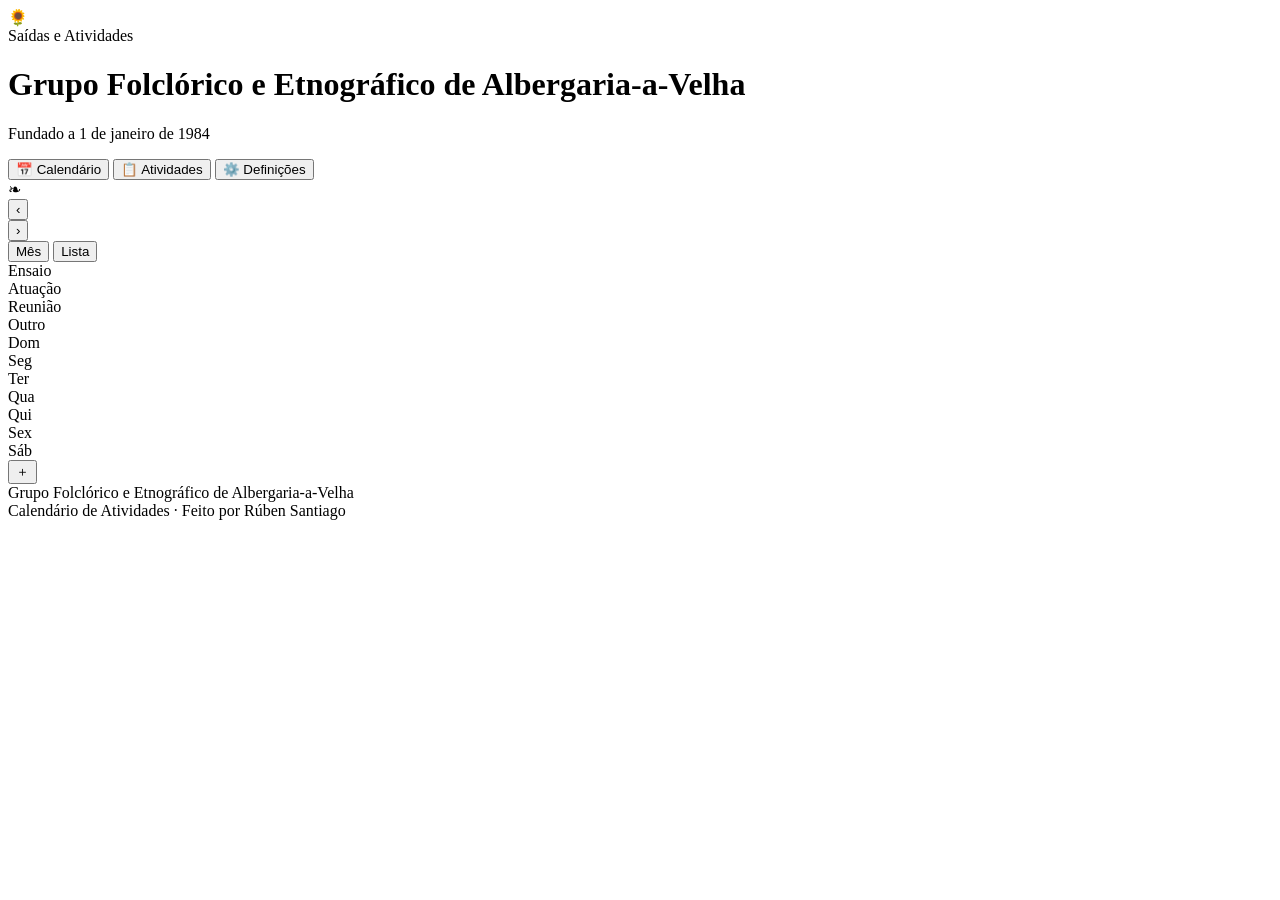
==== Calendario_GFEAV/index.html @ 78d1c5cb "Create initial HTML structure for GFEAV calendar Initial creation of the HTML structure for the GFEA" ====
<!DOCTYPE html>
<html lang="pt">
<head>
  <meta charset="UTF-8" />
  <meta name="viewport" content="width=device-width, initial-scale=1.0"/>
  <title>GFEAV · Calendário de Saídas e Atividades</title>

  <link href="https://fonts.googleapis.com/css2?family=Playfair+Display:ital,wght@0,400;0,700;0,900;1,400&family=EB+Garamond:ital,wght@0,400;0,500;1,400&family=Cinzel:wght@400;700&display=swap" rel="stylesheet"/>

  <link rel="stylesheet" href="style.css">
</head>
<body>

<header>
  <div class="header-pattern"></div>
  <div class="header-inner">
    <div class="header-emblem">🌻</div>
    <div class="header-badge">Saídas e Atividades</div>
    <h1 id="groupName">Grupo Folclórico e Etnográfico de Albergaria-a-Velha</h1>
    <p class="header-sub" id="groupSub">Fundado a 1 de janeiro de 1984</p>
  </div>
  <nav>
    <button class="active" onclick="showTab('calendario')">📅 Calendário</button>
    <button onclick="showTab('atividades')">📋 Atividades</button>
    <button onclick="showTab('definicoes')">⚙️ Definições</button>
  </nav>
</header>

<main>
  <section id="tab-calendario" class="tab-section active">
    <div class="ornament">
      <div class="ornament-line"></div>
      <div class="ornament-icon">❧</div>
      <div class="ornament-line"></div>
    </div>

    <div class="view-controls">
      <div class="calendar-header" style="flex:1; margin-bottom:0">
        <button class="cal-nav-btn" onclick="changeMonth(-1)">‹</button>
        <div class="cal-month-label" id="calMonthLabel"></div>
        <button class="cal-nav-btn" onclick="changeMonth(1)">›</button>
      </div>
      <div class="toggle-group">
        <button class="toggle-btn active" onclick="setCalView('month', this)">Mês</button>
        <button class="toggle-btn" onclick="setCalView('list', this)">Lista</button>
      </div>
    </div>

    <div class="legend">
      <div class="legend-item"><div class="legend-dot" style="background:var(--green)"></div> Ensaio</div>
      <div class="legend-item"><div class="legend-dot" style="background:var(--terracotta)"></div> Atuação</div>
      <div class="legend-item"><div class="legend-dot" style="background:var(--gold)"></div> Reunião</div>
      <div class="legend-item"><div class="legend-dot" style="background:var(--brown-mid)"></div> Outro</div>
    </div>

    <div id="calView">
      <div class="calendar-grid">
        <div class="cal-days-header">
          <div class="cal-day-name">Dom</div><div class="cal-day-name">Seg</div><div class="cal-day-name">Ter</div><div class="cal-day-name">Qua</div><div class="cal-day-name">Qui</div><div class="cal-day-name">Sex</div><div class="cal-day-name">Sáb</div>
        </div>
        <div class="cal-body" id="calBody"></div>
      </div>
    </div>

    <div id="listView" style="display:none">
      <div id="listViewEvents"></div>
    </div>
  </section>

  <section id="tab-atividades" class="tab-section">
    <div class="events-list" id="allEventsList"></div>
  </section>

  <section id="tab-definicoes" class="tab-section">
     </section>
</main>

<button class="fab" onclick="openModal()" title="Adicionar Atividade">＋</button>

<div class="modal-overlay" id="modalOverlay" onclick="closeModalOnOverlay(event)">
  </div>

<footer>
  <div class="footer-brand" id="footerBrand">Grupo Folclórico e Etnográfico de Albergaria-a-Velha</div>
  <div>Calendário de Atividades · Feito por Rúben Santiago </div>
</footer>

<script src="script.js"></script>
</body>
</html>
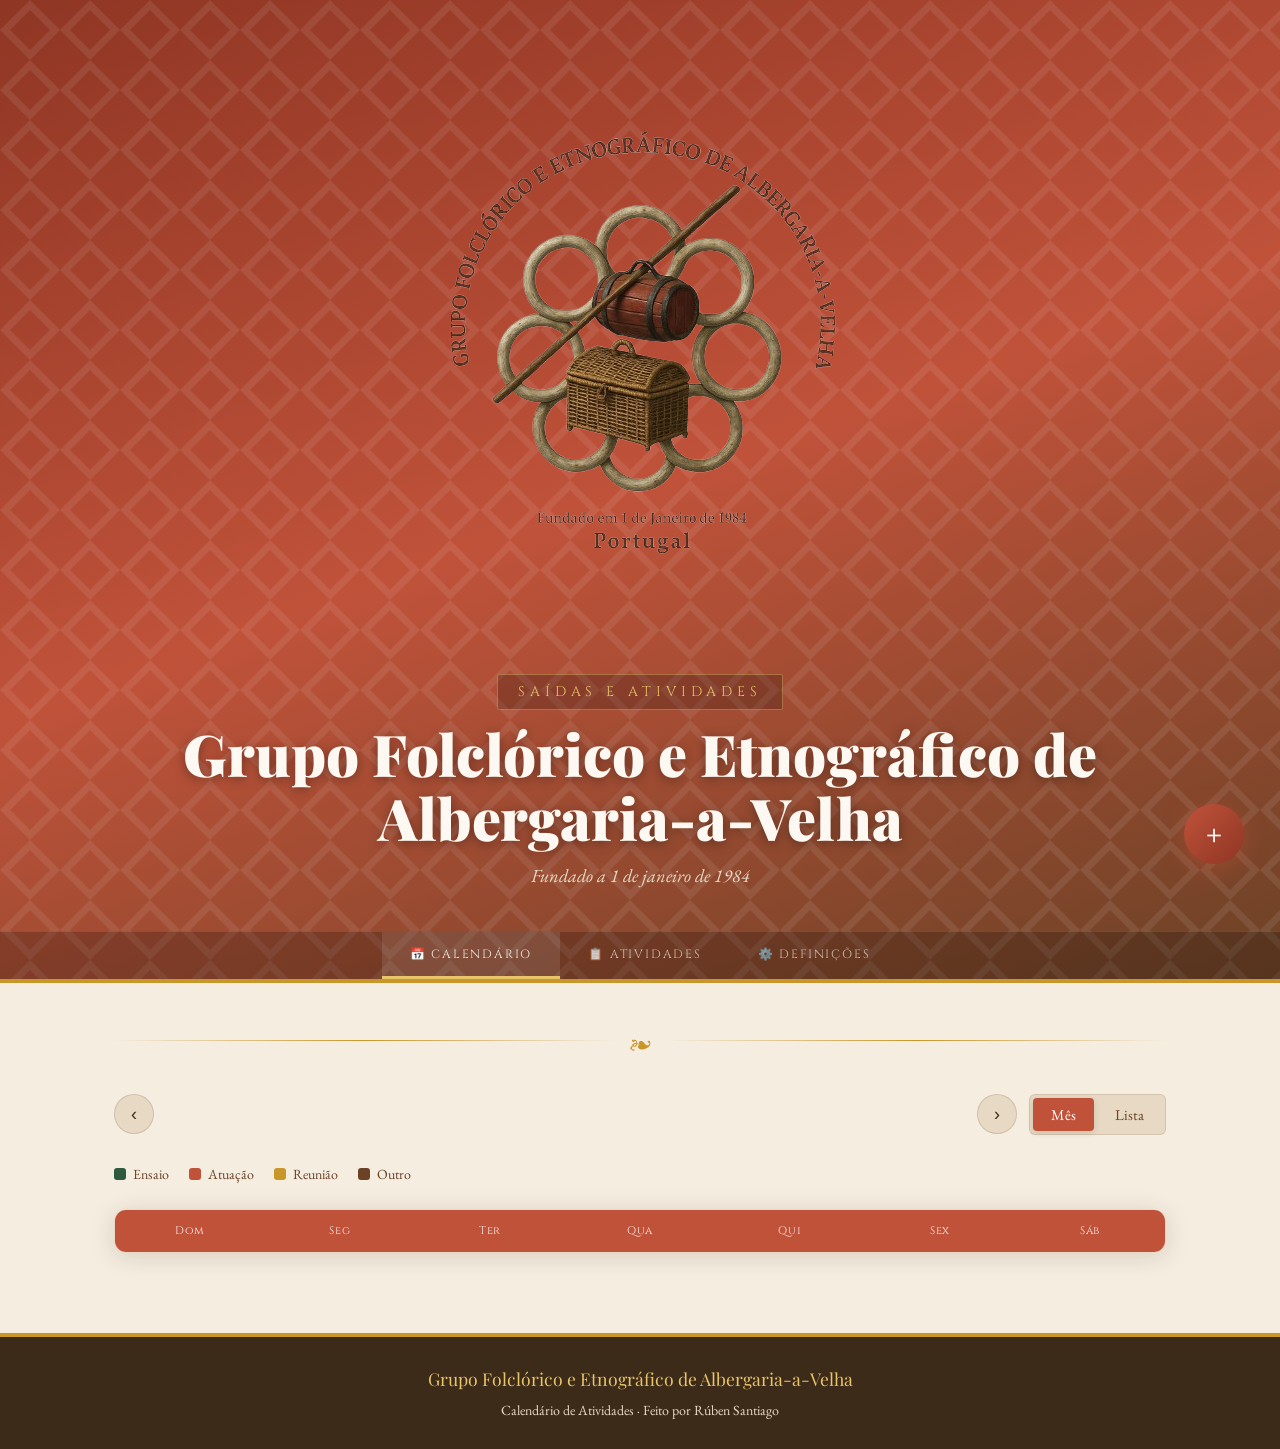
==== commit 3042c6e3: "Replace emblem with logo image in header" ====
--- a/Calendario_GFEAV/index.html
+++ b/Calendario_GFEAV/index.html
@@ -14,7 +14,7 @@
 <header>
   <div class="header-pattern"></div>
   <div class="header-inner">
-    <div class="header-emblem">🌻</div>
+    <img src="logo.png" alt="Logo GFEAV" class="header-logo">
     <div class="header-badge">Saídas e Atividades</div>
     <h1 id="groupName">Grupo Folclórico e Etnográfico de Albergaria-a-Velha</h1>
     <p class="header-sub" id="groupSub">Fundado a 1 de janeiro de 1984</p>
--- a/Calendario_GFEAV/style.css
+++ b/Calendario_GFEAV/style.css
@@ -0,0 +1,577 @@
+/* ── VARIÁVEIS E CORES ── */
+:root {
+    --terracotta: #c0523a;
+    --terracotta-dark: #8f3624;
+    --gold: #c9962a;
+    --gold-light: #e8c46a;
+    --green: #2d5a3d;
+    --green-light: #4a8560;
+    --cream: #f5ede0;
+    --cream-dark: #e8d9c4;
+    --brown: #3d2b1a;
+    --brown-mid: #6b4226;
+    --white: #fdf8f1;
+    --shadow: rgba(61,43,26,0.15);
+    --shadow-strong: rgba(61,43,26,0.3);
+}
+
+/* ── RESET GERAL ── */
+*, *::before, *::after {
+    box-sizing: border-box;
+    margin: 0;
+    padding: 0;
+}
+
+body {
+    background-color: var(--cream);
+    color: var(--brown);
+    font-family: 'EB Garamond', Georgia, serif;
+    font-size: 18px;
+    line-height: 1.6;
+    min-height: 100vh;
+}
+
+/* ── PADRÃO DE FUNDO ── */
+body::before {
+    content: '';
+    position: fixed;
+    inset: 0;
+    background-image:
+    radial-gradient(circle at 20% 20%, rgba(192,82,58,0.06) 0%, transparent 50%),
+    radial-gradient(circle at 80% 80%, rgba(45,90,61,0.06) 0%, transparent 50%);
+    pointer-events: none;
+    z-index: 0;
+}
+
+/* ── HEADER ── */
+header {
+    position: relative;
+    background: linear-gradient(160deg, var(--terracotta-dark) 0%, var(--terracotta) 50%, var(--brown-mid) 100%);
+    color: var(--cream);
+    padding: 0;
+    overflow: hidden;
+    border-bottom: 4px solid var(--gold);
+}
+
+.header-pattern {
+    position: absolute;
+    inset: 0;
+    opacity: 0.08;
+    background-image: url("data:image/svg+xml,%3Csvg width='60' height='60' viewBox='0 0 60 60' xmlns='http://www.w3.org/2000/svg'%3E%3Cg fill='none' fill-rule='evenodd'%3E%3Cg fill='%23ffffff' fill-opacity='1'%3E%3Cpath d='M30 0 L60 30 L30 60 L0 30 Z M30 10 L50 30 L30 50 L10 30 Z'/%3E%3C/g%3E%3C/g%3E%3C/svg%3E");
+    background-size: 60px 60px;
+}
+
+.header-inner {
+    position: relative;
+    z-index: 1;
+    display: flex;
+    flex-direction: column;
+    align-items: center;
+    padding: 50px 40px 40px;
+    text-align: center;
+    gap: 12px;
+}
+
+.header-emblem {
+    font-size: 52px;
+    line-height: 1;
+    filter: drop-shadow(0 2px 8px rgba(0,0,0,0.3));
+    animation: floatIn 0.8s ease both;
+}
+
+.header-badge {
+    font-family: 'Cinzel', serif;
+    font-size: 14px; /* Aumentado de 10px para 14px */
+    letter-spacing: 0.35em;
+    text-transform: uppercase;
+    color: var(--gold-light);
+    background: rgba(0,0,0,0.2);
+    padding: 6px 20px; /* Aumentado ligeiramente para equilibrar o tamanho novo */
+    border: 1px solid rgba(232,196,106,0.4);
+    border-radius: 2px;
+    animation: floatIn 0.8s 0.1s ease both;
+}
+
+h1 {
+    font-family: 'Playfair Display', serif;
+    font-size: clamp(2rem, 5vw, 3.6rem);
+    font-weight: 900;
+    line-height: 1.1;
+    color: var(--white);
+    text-shadow: 0 2px 12px rgba(0,0,0,0.35);
+    animation: floatIn 0.8s 0.2s ease both;
+}
+
+.header-sub {
+    font-family: 'EB Garamond', serif;
+    font-style: italic;
+    font-size: 1.15rem;
+    color: var(--cream-dark);
+    opacity: 0.9;
+    animation: floatIn 0.8s 0.3s ease both;
+}
+
+@keyframes floatIn {
+    from { opacity: 0; transform: translateY(18px); }
+    to { opacity: 1; transform: translateY(0); }
+}
+
+/* ── NAVEGAÇÃO ── */
+nav {
+    position: relative;
+    z-index: 1;
+    display: flex;
+    justify-content: center;
+    gap: 0;
+    background: rgba(0,0,0,0.2);
+    border-top: 1px solid rgba(255,255,255,0.1);
+}
+
+nav button {
+    background: none;
+    border: none;
+    color: var(--cream);
+    font-family: 'Cinzel', serif;
+    font-size: 12px;
+    letter-spacing: 0.15em;
+    text-transform: uppercase;
+    padding: 14px 28px;
+    cursor: pointer;
+    opacity: 0.75;
+    transition: all 0.25s ease;
+    border-bottom: 3px solid transparent;
+    position: relative;
+}
+
+nav button:hover { opacity: 1; background: rgba(255,255,255,0.07); }
+nav button.active {
+    opacity: 1;
+    border-bottom-color: var(--gold-light);
+    background: rgba(255,255,255,0.1);
+}
+
+/* ── CONTEÚDO PRINCIPAL ── */
+main {
+    position: relative;
+    z-index: 1;
+    max-width: 1100px;
+    margin: 0 auto;
+    padding: 40px 24px 80px;
+}
+
+/* ── ORNAMENTOS E TÍTULOS ── */
+.ornament {
+    display: flex;
+    align-items: center;
+    gap: 16px;
+    margin: 0 0 36px;
+}
+
+.ornament-line {
+    flex: 1;
+    height: 1px;
+    background: linear-gradient(90deg, transparent, var(--gold), transparent);
+}
+
+.ornament-icon {
+    font-size: 22px;
+    color: var(--gold);
+}
+
+.section-title {
+    font-family: 'Playfair Display', serif;
+    font-size: 1.9rem;
+    color: var(--terracotta-dark);
+    margin-bottom: 28px;
+    display: flex;
+    align-items: center;
+    gap: 12px;
+}
+
+/* ── CONTROLOS DE VISTA ── */
+.view-controls {
+    display: flex;
+    justify-content: space-between;
+    align-items: center;
+    margin-bottom: 28px;
+    flex-wrap: wrap;
+    gap: 12px;
+}
+
+.toggle-group {
+    display: flex;
+    background: var(--cream-dark);
+    border-radius: 6px;
+    padding: 3px;
+    gap: 3px;
+    border: 1px solid rgba(61,43,26,0.12);
+}
+
+.toggle-btn {
+    background: none;
+    border: none;
+    font-family: 'EB Garamond', serif;
+    font-size: 15px;
+    padding: 7px 18px;
+    border-radius: 4px;
+    cursor: pointer;
+    color: var(--brown-mid);
+    transition: all 0.2s;
+}
+
+.toggle-btn.active {
+    background: var(--terracotta);
+    color: white;
+    box-shadow: 0 2px 6px var(--shadow);
+}
+
+/* ── CALENDÁRIO ── */
+.calendar-header {
+    display: flex;
+    align-items: center;
+    justify-content: space-between;
+    margin-bottom: 20px;
+}
+
+.cal-nav-btn {
+    background: var(--cream-dark);
+    border: 1px solid rgba(61,43,26,0.15);
+    border-radius: 50%;
+    width: 40px;
+    height: 40px;
+    font-size: 18px;
+    cursor: pointer;
+    display: flex; align-items: center; justify-content: center;
+    color: var(--brown);
+    transition: all 0.2s;
+}
+
+.cal-nav-btn:hover {
+    background: var(--terracotta);
+    color: white;
+    border-color: var(--terracotta);
+}
+
+.cal-month-label {
+    font-family: 'Playfair Display', serif;
+    font-size: 1.5rem;
+    font-weight: 700;
+    color: var(--terracotta-dark);
+    text-transform: capitalize;
+}
+
+.calendar-grid {
+    background: var(--white);
+    border-radius: 12px;
+    overflow: hidden;
+    box-shadow: 0 4px 24px var(--shadow);
+    border: 1px solid var(--cream-dark);
+}
+
+.cal-days-header {
+    display: grid;
+    grid-template-columns: repeat(7, 1fr);
+    background: var(--terracotta);
+}
+
+.cal-day-name {
+    text-align: center;
+    padding: 12px 4px;
+    font-family: 'Cinzel', serif;
+    font-size: 11px;
+    letter-spacing: 0.08em;
+    color: white;
+    opacity: 0.9;
+}
+
+.cal-body {
+    display: grid;
+    grid-template-columns: repeat(7, 1fr);
+    gap: 1px;
+    background: var(--cream-dark);
+}
+
+.cal-cell {
+    background: var(--white);
+    min-height: 80px;
+    padding: 8px;
+    cursor: pointer;
+    transition: background 0.15s;
+    position: relative;
+}
+
+.cal-cell:hover { background: #fdf0e8; }
+.cal-cell.other-month .cal-date { opacity: 0.3; }
+
+.cal-cell.today .cal-date {
+    background: var(--terracotta);
+    color: white;
+    border-radius: 50%;
+}
+
+.cal-date {
+    font-family: 'Cinzel', serif;
+    font-size: 13px;
+    font-weight: 700;
+    color: var(--brown-mid);
+    margin-bottom: 4px;
+    width: 28px; height: 28px;
+    display: flex; align-items: center; justify-content: center;
+}
+
+/* ── EVENTOS (DOTS E CARDS) ── */
+.cal-event-dot {
+    display: block;
+    font-size: 11px;
+    background: var(--terracotta);
+    color: white;
+    border-radius: 3px;
+    padding: 2px 5px;
+    margin-top: 2px;
+    white-space: nowrap;
+    overflow: hidden;
+    text-overflow: ellipsis;
+    line-height: 1.3;
+}
+
+.cal-event-dot.tipo-ensaio { background: var(--green); }
+.cal-event-dot.tipo-atuacao { background: var(--terracotta); }
+.cal-event-dot.tipo-reuniao { background: var(--gold); color: var(--brown); }
+.cal-event-dot.tipo-outro { background: var(--brown-mid); }
+
+.event-card {
+    background: var(--white);
+    border-radius: 10px;
+    border: 1px solid var(--cream-dark);
+    border-left: 5px solid var(--terracotta);
+    padding: 20px 24px;
+    display: flex;
+    gap: 20px;
+    align-items: flex-start;
+    box-shadow: 0 2px 10px var(--shadow);
+    transition: transform 0.2s, box-shadow 0.2s;
+    animation: slideIn 0.35s ease both;
+    margin-bottom: 16px;
+}
+
+.event-card:hover {
+    transform: translateY(-2px);
+    box-shadow: 0 6px 24px var(--shadow-strong);
+}
+
+.event-card.tipo-ensaio { border-left-color: var(--green); }
+.event-card.tipo-reuniao { border-left-color: var(--gold); }
+.event-card.tipo-outro { border-left-color: var(--brown-mid); }
+
+@keyframes slideIn {
+    from { opacity: 0; transform: translateX(-12px); }
+    to { opacity: 1; transform: translateX(0); }
+}
+
+/* ── COMPONENTES DOS CARDS ── */
+.event-date-block {
+    min-width: 64px;
+    text-align: center;
+    background: var(--cream);
+    border-radius: 8px;
+    padding: 10px 8px;
+    border: 1px solid var(--cream-dark);
+}
+
+.event-date-day {
+    font-family: 'Playfair Display', serif;
+    font-size: 2rem;
+    font-weight: 900;
+    line-height: 1;
+    color: var(--terracotta);
+}
+
+.event-date-month {
+    font-family: 'Cinzel', serif;
+    font-size: 10px;
+    letter-spacing: 0.1em;
+    text-transform: uppercase;
+    color: var(--brown-mid);
+}
+
+.event-info { flex: 1; }
+
+.event-titulo {
+    font-family: 'Playfair Display', serif;
+    font-size: 1.25rem;
+    font-weight: 700;
+    color: var(--brown);
+    margin-bottom: 6px;
+}
+
+.event-meta {
+    display: flex;
+    gap: 16px;
+    font-size: 0.9rem;
+    color: var(--brown-mid);
+    flex-wrap: wrap;
+}
+
+.event-meta span { display: flex; align-items: center; gap: 5px; }
+
+.event-desc {
+    margin-top: 8px;
+    font-style: italic;
+    color: var(--brown-mid);
+    font-size: 0.95rem;
+    border-top: 1px solid var(--cream-dark);
+    padding-top: 8px;
+}
+
+/* ── MODAL ── */
+.modal-overlay {
+    display: none;
+    position: fixed;
+    inset: 0;
+    background: rgba(61,43,26,0.55);
+    backdrop-filter: blur(4px);
+    z-index: 1000;
+    align-items: center;
+    justify-content: center;
+    padding: 20px;
+}
+
+.modal-overlay.open { display: flex; }
+
+.modal {
+    background: var(--white);
+    border-radius: 16px;
+    padding: 36px;
+    width: 100%;
+    max-width: 520px;
+    box-shadow: 0 20px 60px rgba(0,0,0,0.3);
+    border: 1px solid var(--cream-dark);
+    position: relative;
+    animation: modalIn 0.3s cubic-bezier(0.34, 1.56, 0.64, 1);
+}
+
+@keyframes modalIn {
+    from { opacity: 0; transform: scale(0.88) translateY(20px); }
+    to { opacity: 1; transform: scale(1) translateY(0); }
+}
+
+/* ── FORMULÁRIOS ── */
+.form-group { margin-bottom: 18px; }
+
+label {
+    display: block;
+    font-family: 'Cinzel', serif;
+    font-size: 11px;
+    letter-spacing: 0.12em;
+    text-transform: uppercase;
+    color: var(--brown-mid);
+    margin-bottom: 7px;
+}
+
+input, select, textarea {
+    width: 100%;
+    padding: 11px 14px;
+    border: 1px solid var(--cream-dark);
+    border-radius: 7px;
+    font-family: 'EB Garamond', serif;
+    font-size: 16px;
+    background: var(--cream);
+    outline: none;
+}
+
+input:focus, select:focus, textarea:focus {
+    border-color: var(--terracotta);
+    background: var(--white);
+}
+
+.form-row { display: grid; grid-template-columns: 1fr 1fr; gap: 14px; }
+
+/* ── BOTÕES ── */
+.btn {
+    font-family: 'Cinzel', serif;
+    font-size: 12px;
+    letter-spacing: 0.12em;
+    text-transform: uppercase;
+    padding: 13px 28px;
+    border: none;
+    border-radius: 7px;
+    cursor: pointer;
+    transition: all 0.2s;
+}
+
+.btn-primary {
+    background: linear-gradient(135deg, var(--terracotta), var(--terracotta-dark));
+    color: white;
+    box-shadow: 0 4px 14px rgba(192,82,58,0.35);
+}
+
+.btn-secondary {
+    background: var(--cream-dark);
+    color: var(--brown-mid);
+    border: 1px solid rgba(61,43,26,0.15);
+}
+
+/* ── FAB (Botão Flutuante) ── */
+.fab {
+    position: fixed;
+    bottom: 36px;
+    right: 36px;
+    width: 60px; height: 60px;
+    border-radius: 50%;
+    background: linear-gradient(135deg, var(--terracotta), var(--terracotta-dark));
+    color: white;
+    border: none;
+    font-size: 26px;
+    cursor: pointer;
+    box-shadow: 0 6px 24px rgba(192,82,58,0.45);
+    display: flex; align-items: center; justify-content: center;
+    transition: all 0.25s;
+    z-index: 100;
+}
+
+.fab:hover { transform: scale(1.1) rotate(90deg); }
+
+/* ── LEGENDA E FILTROS ── */
+.legend { display: flex; gap: 20px; flex-wrap: wrap; margin-bottom: 24px; }
+.legend-item { display: flex; align-items: center; gap: 7px; font-size: 14px; color: var(--brown-mid); }
+.legend-dot { width: 12px; height: 12px; border-radius: 3px; }
+
+.filter-bar { display: flex; gap: 8px; flex-wrap: wrap; margin-bottom: 24px; }
+.filter-chip {
+    background: var(--cream-dark);
+    border: 1px solid rgba(61,43,26,0.15);
+    border-radius: 20px;
+    padding: 5px 15px;
+    cursor: pointer;
+}
+.filter-chip.active { background: var(--terracotta); color: white; }
+
+/* ── FOOTER ── */
+footer {
+    text-align: center;
+    padding: 28px 20px;
+    background: var(--brown);
+    color: var(--cream-dark);
+    font-size: 14px;
+    border-top: 4px solid var(--gold);
+}
+
+.footer-brand {
+    font-family: 'Playfair Display', serif;
+    font-size: 1.1rem;
+    color: var(--gold-light);
+    margin-bottom: 6px;
+}
+
+/* ── RESPONSIVIDADE ── */
+@media (max-width: 600px) {
+    .form-row { grid-template-columns: 1fr; }
+    .event-card { flex-direction: column; }
+    nav button { padding: 12px 14px; font-size: 10px; }
+    .cal-cell { min-height: 60px; }
+}
+
+.tab-section { display: none; }
+.tab-section.active { display: block; animation: fadeIn 0.3s ease; }
+
+@keyframes fadeIn { from { opacity: 0; } to { opacity: 1; } }
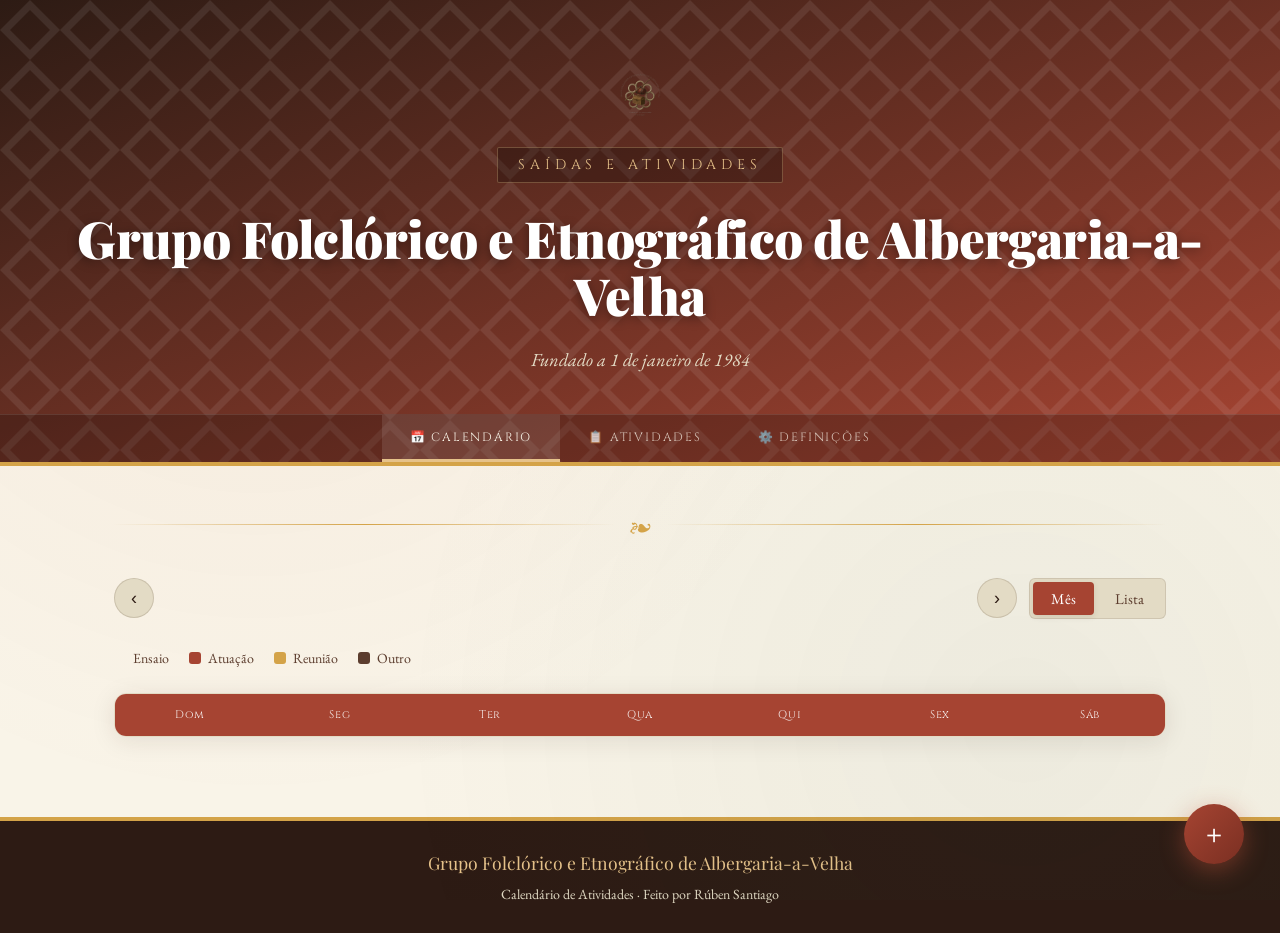
==== commit e3e7b22c: "Add header badge and group information to index.html" ====
--- a/Calendario_GFEAV/index.html
+++ b/Calendario_GFEAV/index.html
@@ -15,10 +15,14 @@
   <div class="header-pattern"></div>
   <div class="header-inner">
     <img src="logo.png" alt="Logo GFEAV" class="header-logo">
+
     <div class="header-badge">Saídas e Atividades</div>
+
     <h1 id="groupName">Grupo Folclórico e Etnográfico de Albergaria-a-Velha</h1>
+
     <p class="header-sub" id="groupSub">Fundado a 1 de janeiro de 1984</p>
   </div>
+
   <nav>
     <button class="active" onclick="showTab('calendario')">📅 Calendário</button>
     <button onclick="showTab('atividades')">📋 Atividades</button>
--- a/Calendario_GFEAV/style.css
+++ b/Calendario_GFEAV/style.css
@@ -1,18 +1,15 @@
-/* ── VARIÁVEIS E CORES ── */
+/* ── VARIÁVEIS DE CORES (Extraídas do Logo) ── */
 :root {
-    --terracotta: #c0523a;
-    --terracotta-dark: #8f3624;
-    --gold: #c9962a;
-    --gold-light: #e8c46a;
-    --green: #2d5a3d;
-    --green-light: #4a8560;
-    --cream: #f5ede0;
-    --cream-dark: #e8d9c4;
-    --brown: #3d2b1a;
-    --brown-mid: #6b4226;
-    --white: #fdf8f1;
-    --shadow: rgba(61,43,26,0.15);
-    --shadow-strong: rgba(61,43,26,0.3);
+    --terracotta: #a64432;
+    --terracotta-dark: #7a2f22;
+    --gold: #d4a348;
+    --gold-light: #e6c28a;
+    --cream: #f9f4e8;
+    --cream-dark: #e3dbc5;
+    --brown: #2d1b14;
+    --brown-mid: #5c3d2e;
+    --white: #ffffff;
+    --shadow: rgba(45, 27, 20, 0.1);
 }
 
 /* ── RESET GERAL ── */
@@ -43,10 +40,11 @@
     z-index: 0;
 }
 
-/* ── HEADER ── */
+/* ── ESTILO DO HEADER ── */
 header {
     position: relative;
-    background: linear-gradient(160deg, var(--terracotta-dark) 0%, var(--terracotta) 50%, var(--brown-mid) 100%);
+    /* Gradiente que transita do castanho do barril para o terracota do logo */
+    background: linear-gradient(160deg, var(--brown) 0%, var(--terracotta) 100%);
     color: var(--cream);
     padding: 0;
     overflow: hidden;
@@ -72,33 +70,39 @@
     gap: 12px;
 }
 
-.header-emblem {
-    font-size: 52px;
-    line-height: 1;
-    filter: drop-shadow(0 2px 8px rgba(0,0,0,0.3));
+.header-logo {
+    height: 62px; /* Tamanho equilibrado (nem 8 nem 80) */
+    width: auto;
+    margin-top: 15px;
+    margin-bottom: 8px;
     animation: floatIn 0.8s ease both;
+    object-fit: contain;
 }
 
 .header-badge {
     font-family: 'Cinzel', serif;
-    font-size: 14px; /* Aumentado de 10px para 14px */
+    font-size: 14px; /* Tamanho maior como pediste */
     letter-spacing: 0.35em;
     text-transform: uppercase;
     color: var(--gold-light);
-    background: rgba(0,0,0,0.2);
-    padding: 6px 20px; /* Aumentado ligeiramente para equilibrar o tamanho novo */
-    border: 1px solid rgba(232,196,106,0.4);
+    background: rgba(0,0,0,0.25);
+    padding: 6px 20px;
+    border: 1px solid rgba(230, 194, 138, 0.3);
     border-radius: 2px;
+    margin-bottom: 10px;
     animation: floatIn 0.8s 0.1s ease both;
 }
 
+/* ── ESTILO DO H1 ── */
 h1 {
     font-family: 'Playfair Display', serif;
-    font-size: clamp(2rem, 5vw, 3.6rem);
+    font-size: clamp(1.8rem, 5vw, 3.2rem); /* Ajusta-se ao ecrã */
     font-weight: 900;
     line-height: 1.1;
     color: var(--white);
-    text-shadow: 0 2px 12px rgba(0,0,0,0.35);
+    text-shadow: 0 2px 12px rgba(0,0,0,0.4);
+    margin: 5px 20px 10px;
+    letter-spacing: -0.01em;
     animation: floatIn 0.8s 0.2s ease both;
 }
 
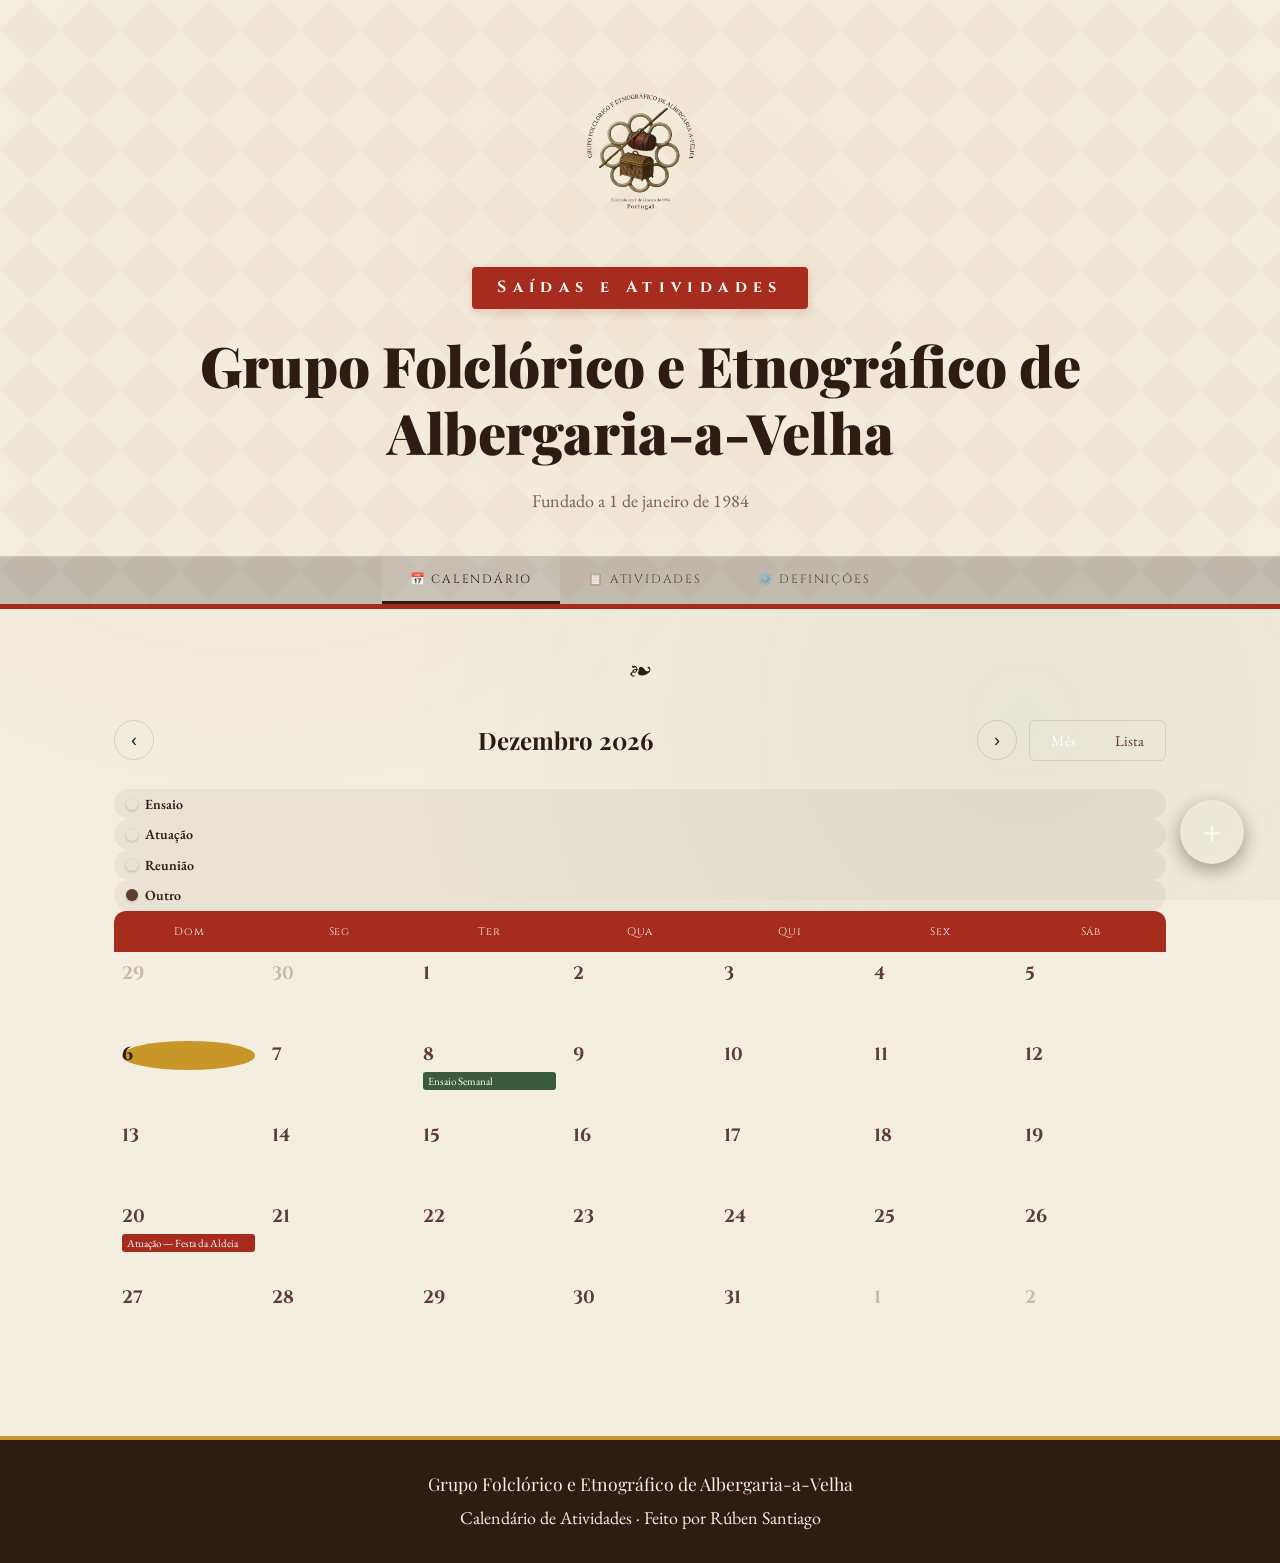
==== commit 45e98529: "Add settings section with input fields" ====
--- a/Calendario_GFEAV/index.html
+++ b/Calendario_GFEAV/index.html
@@ -74,9 +74,43 @@
   <section id="tab-atividades" class="tab-section">
     <div class="events-list" id="allEventsList"></div>
   </section>
+<section id="tab-definicoes" class="tab-section">
+    <div class="ornament">
+      <div class="ornament-line"></div>
+      <div class="ornament-icon">⚙️</div>
+      <div class="ornament-line"></div>
+    </div>
 
-  <section id="tab-definicoes" class="tab-section">
-     </section>
+    <div class="settings-container">
+      <div class="form-group">
+        <label>Nome do Grupo</label>
+        <input type="text" id="settingName">
+      </div>
+      <div class="form-group">
+        <label>Subtítulo / Fundação</label>
+        <input type="text" id="settingSubtitle">
+      </div>
+      <div class="form-group">
+        <label>Sobre o Grupo</label>
+        <textarea id="settingAbout" rows="3"></textarea>
+      </div>
+      <div class="form-group">
+        <label>Sede / Local</label>
+        <input type="text" id="settingLocal">
+      </div>
+      <div class="form-row">
+        <div class="form-group">
+          <label>Contacto</label>
+          <input type="text" id="settingContact">
+        </div>
+        <div class="form-group">
+          <label>Email</label>
+          <input type="email" id="settingEmail">
+        </div>
+      </div>
+      <button class="btn btn-primary" onclick="saveSettings()">Guardar Definições</button>
+    </div>
+  </section>
 </main>
 
 <button class="fab" onclick="openModal()" title="Adicionar Atividade">＋</button>
--- a/Calendario_GFEAV/style.css
+++ b/Calendario_GFEAV/style.css
@@ -1,15 +1,21 @@
 /* ── VARIÁVEIS DE CORES (Extraídas do Logo) ── */
 :root {
-    --terracotta: #a64432;
-    --terracotta-dark: #7a2f22;
-    --gold: #d4a348;
-    --gold-light: #e6c28a;
-    --cream: #f9f4e8;
-    --cream-dark: #e3dbc5;
-    --brown: #2d1b14;
-    --brown-mid: #5c3d2e;
-    --white: #ffffff;
-    --shadow: rgba(45, 27, 20, 0.1);
+    /* Tons de Terra e Madeira (Barril/Cesto) */
+    --brown-deep: #2d1b14;    /* Castanho da madeira do barril */
+    --brown-mid: #5c3d2e;     /* Tom intermédio rústico */
+
+    /* Tons de Tecido e Linho (Fundo) */
+    --linen: #f4eee0;         /* Bege que lembra o linho antigo */
+    --linen-dark: #e8dfcc;    /* Versão para sombras e bordas */
+
+    /* Tons Vibrantes dos Trajes (Destaques) */
+    --folk-red: #a62c1d;      /* Vermelho dos bordados e saias */
+    --folk-gold: #c9962a;     /* Ouro das arrecadas e detalhes do cesto */
+    --folk-green: #3a5a40;    /* Verde das paisagens e detalhes rurais */
+
+    /* Auxiliares */
+    --text-main: #2d1b14;
+    --white-soft: #fdfaf5;
 }
 
 /* ── RESET GERAL ── */
@@ -20,8 +26,8 @@
 }
 
 body {
-    background-color: var(--cream);
-    color: var(--brown);
+    background-color: var(--linen); /* Em vez de --cream */
+    color: var(--brown-deep);      /* Em vez de --brown */
     font-family: 'EB Garamond', Georgia, serif;
     font-size: 18px;
     line-height: 1.6;
@@ -41,22 +47,23 @@
 }
 
 /* ── ESTILO DO HEADER ── */
+/* ── CABEÇALHO (HEADER) ── */
 header {
     position: relative;
-    /* Gradiente que transita do castanho do barril para o terracota do logo */
-    background: linear-gradient(160deg, var(--brown) 0%, var(--terracotta) 100%);
-    color: var(--cream);
+    background-color: var(--linen); /* Fundo claro para o logo de 170px */
+    background-image: radial-gradient(circle at 50% 50%, rgba(212, 163, 72, 0.05) 0%, transparent 100%);
+    color: var(--brown-deep);
     padding: 0;
     overflow: hidden;
-    border-bottom: 4px solid var(--gold);
-}
-
+    border-bottom: 5px solid var(--folk-red); /* "Fita" vermelha de remate */
+}
+
+/* Ajuste no padrão do fundo para ser visível em fundo claro */
 .header-pattern {
     position: absolute;
     inset: 0;
-    opacity: 0.08;
-    background-image: url("data:image/svg+xml,%3Csvg width='60' height='60' viewBox='0 0 60 60' xmlns='http://www.w3.org/2000/svg'%3E%3Cg fill='none' fill-rule='evenodd'%3E%3Cg fill='%23ffffff' fill-opacity='1'%3E%3Cpath d='M30 0 L60 30 L30 60 L0 30 Z M30 10 L50 30 L30 50 L10 30 Z'/%3E%3C/g%3E%3C/g%3E%3C/svg%3E");
-    background-size: 60px 60px;
+    opacity: 0.04;
+    background-image: url("data:image/svg+xml,%3Csvg width='60' height='60' viewBox='0 0 60 60' xmlns='http://www.w3.org/2000/svg'%3E%3Cg fill='%23a64432' fill-opacity='1'%3E%3Cpath d='M30 0 L60 30 L30 60 L0 30 Z M30 10 L50 30 L30 50 L10 30 Z'/%3E%3C/g%3E%3C/svg%3E");
 }
 
 .header-inner {
@@ -70,49 +77,43 @@
     gap: 12px;
 }
 
+/* ── AJUSTE DO LOGO (PARA NÃO FICAR TRANSPARENTE) ── */
 .header-logo {
-    height: 62px; /* Tamanho equilibrado (nem 8 nem 80) */
+    height: 170px;
     width: auto;
-    margin-top: 15px;
-    margin-bottom: 8px;
+    margin-top: 20px;
+    margin-bottom: 15px;
+    filter: none; /* Removemos qualquer filtro que estivesse a apagar o logo */
+    opacity: 1;   /* Garante que o logo está a 100% */
     animation: floatIn 0.8s ease both;
-    object-fit: contain;
-}
-
+}
+
+/* ── AJUSTE DO BADGE ── */
 .header-badge {
     font-family: 'Cinzel', serif;
-    font-size: 14px; /* Tamanho maior como pediste */
-    letter-spacing: 0.35em;
-    text-transform: uppercase;
-    color: var(--gold-light);
-    background: rgba(0,0,0,0.25);
-    padding: 6px 20px;
-    border: 1px solid rgba(230, 194, 138, 0.3);
-    border-radius: 2px;
-    margin-bottom: 10px;
-    animation: floatIn 0.8s 0.1s ease both;
-}
-
-/* ── ESTILO DO H1 ── */
+    font-size: 16px; /* Aumentado para equilibrar com o logo */
+    font-weight: 700;
+    letter-spacing: 0.4em;
+    color: var(--white-soft);
+    background: var(--folk-red); /* Vermelho forte para destacar */
+    padding: 8px 25px;
+    border-radius: 4px;
+    box-shadow: 0 4px 10px rgba(166, 44, 50, 0.2);
+}
+
+/* ── AJUSTE DO TITULO (MAIOR E MAIS FORTE) ── */
 h1 {
     font-family: 'Playfair Display', serif;
-    font-size: clamp(1.8rem, 5vw, 3.2rem); /* Ajusta-se ao ecrã */
+    font-size: clamp(2rem, 6vw, 3.5rem); /* Aumentei o tamanho mínimo e máximo */
     font-weight: 900;
-    line-height: 1.1;
-    color: var(--white);
-    text-shadow: 0 2px 12px rgba(0,0,0,0.4);
-    margin: 5px 20px 10px;
-    letter-spacing: -0.01em;
-    animation: floatIn 0.8s 0.2s ease both;
+    color: var(--brown-deep); /* Castanho bem escuro para ler bem */
+    margin: 10px 20px;
+    line-height: 1.2;
 }
 
 .header-sub {
-    font-family: 'EB Garamond', serif;
-    font-style: italic;
-    font-size: 1.15rem;
-    color: var(--cream-dark);
-    opacity: 0.9;
-    animation: floatIn 0.8s 0.3s ease both;
+    color: var(--brown-mid);
+    opacity: 0.8;
 }
 
 @keyframes floatIn {
@@ -275,7 +276,7 @@
 .cal-days-header {
     display: grid;
     grid-template-columns: repeat(7, 1fr);
-    background: var(--terracotta);
+    background: var(--folk-red); /* Cabeçalho dos dias em vermelho */
 }
 
 .cal-day-name {
@@ -308,19 +309,15 @@
 .cal-cell.other-month .cal-date { opacity: 0.3; }
 
 .cal-cell.today .cal-date {
-    background: var(--terracotta);
-    color: white;
+    background: var(--folk-gold); /* Destaque do dia atual em "ouro" */
+    color: var(--brown-deep);
     border-radius: 50%;
 }
 
 .cal-date {
     font-family: 'Cinzel', serif;
-    font-size: 13px;
     font-weight: 700;
     color: var(--brown-mid);
-    margin-bottom: 4px;
-    width: 28px; height: 28px;
-    display: flex; align-items: center; justify-content: center;
 }
 
 /* ── EVENTOS (DOTS E CARDS) ── */
@@ -338,9 +335,9 @@
     line-height: 1.3;
 }
 
-.cal-event-dot.tipo-ensaio { background: var(--green); }
-.cal-event-dot.tipo-atuacao { background: var(--terracotta); }
-.cal-event-dot.tipo-reuniao { background: var(--gold); color: var(--brown); }
+.cal-event-dot.tipo-ensaio { background: var(--folk-green); }
+.cal-event-dot.tipo-atuacao { background: var(--folk-red); }
+.cal-event-dot.tipo-reuniao { background: var(--folk-gold); color: var(--brown-deep); }
 .cal-event-dot.tipo-outro { background: var(--brown-mid); }
 
 .event-card {
@@ -363,8 +360,9 @@
     box-shadow: 0 6px 24px var(--shadow-strong);
 }
 
-.event-card.tipo-ensaio { border-left-color: var(--green); }
-.event-card.tipo-reuniao { border-left-color: var(--gold); }
+.event-card.tipo-ensaio { border-left-color: var(--folk-green); }
+.event-card.tipo-atuacao { border-left-color: var(--folk-red); } /* Já tinhas --terracotta, mas podes usar --folk-red */
+.event-card.tipo-reuniao { border-left-color: var(--folk-gold); }
 .event-card.tipo-outro { border-left-color: var(--brown-mid); }
 
 @keyframes slideIn {
@@ -515,30 +513,66 @@
     border: 1px solid rgba(61,43,26,0.15);
 }
 
-/* ── FAB (Botão Flutuante) ── */
+/* ── AJUSTE DO BOTÃO FLUTUANTE (FAB) ── */
 .fab {
     position: fixed;
     bottom: 36px;
     right: 36px;
-    width: 60px; height: 60px;
+    width: 64px; /* Aumentado ligeiramente */
+    height: 64px;
     border-radius: 50%;
-    background: linear-gradient(135deg, var(--terracotta), var(--terracotta-dark));
-    color: white;
+    
+    /* Usamos o vermelho folclórico para ser visível em todo o lado */
+    background: linear-gradient(135deg, var(--folk-red), var(--terracotta-dark));
+    color: var(--white-soft);
+    
     border: none;
-    font-size: 26px;
+    font-size: 30px;
     cursor: pointer;
-    box-shadow: 0 6px 24px rgba(192,82,58,0.45);
-    display: flex; align-items: center; justify-content: center;
-    transition: all 0.25s;
-    z-index: 100;
-}
-
-.fab:hover { transform: scale(1.1) rotate(90deg); }
+    
+    /* Sombra mais forte para "flutuar" sobre o fundo claro */
+    box-shadow: 0 6px 18px rgba(45, 27, 20, 0.4);
+    
+    display: flex;
+    align-items: center;
+    justify-content: center;
+    transition: all 0.25s cubic-bezier(0.4, 0, 0.2, 1);
+    z-index: 1000; /* Garante que fica por cima de tudo */
+}
+
+.fab:hover {
+    transform: scale(1.1) rotate(90deg);
+    box-shadow: 0 8px 24px rgba(45, 27, 20, 0.5);
+    background: var(--folk-red);
+}}
 
 /* ── LEGENDA E FILTROS ── */
-.legend { display: flex; gap: 20px; flex-wrap: wrap; margin-bottom: 24px; }
-.legend-item { display: flex; align-items: center; gap: 7px; font-size: 14px; color: var(--brown-mid); }
-.legend-dot { width: 12px; height: 12px; border-radius: 3px; }
+.legend {
+    display: flex;
+    gap: 20px;
+    flex-wrap: wrap;
+    margin-bottom: 24px;
+    justify-content: center; /* Centra a legenda para ficar equilibrada com o logo */
+}
+
+.legend-item {
+    display: flex;
+    align-items: center;
+    gap: 7px;
+    font-size: 14px;
+    font-weight: 600; /* Texto um pouco mais grosso para ler melhor */
+    color: var(--brown-deep); /* Usa o castanho escuro em vez do mid */
+    background: rgba(45, 27, 20, 0.05); /* Um fundo muito suave para destacar o item */
+    padding: 4px 12px;
+    border-radius: 20px;
+}
+
+.legend-dot {
+    width: 12px;
+    height: 12px;
+    border-radius: 50%; /* Bolinhas redondas combinam melhor com o novo logo */
+    box-shadow: 0 1px 3px rgba(0,0,0,0.2);
+}
 
 .filter-bar { display: flex; gap: 8px; flex-wrap: wrap; margin-bottom: 24px; }
 .filter-chip {
@@ -550,14 +584,13 @@
 }
 .filter-chip.active { background: var(--terracotta); color: white; }
 
-/* ── FOOTER ── */
+/* ── RODAPÉ (FOOTER) ── */
 footer {
     text-align: center;
-    padding: 28px 20px;
-    background: var(--brown);
-    color: var(--cream-dark);
-    font-size: 14px;
-    border-top: 4px solid var(--gold);
+    padding: 30px 20px;
+    background: var(--brown-deep); /* Base sólida em castanho escuro */
+    color: var(--linen);
+    border-top: 4px solid var(--folk-gold);
 }
 
 .footer-brand {
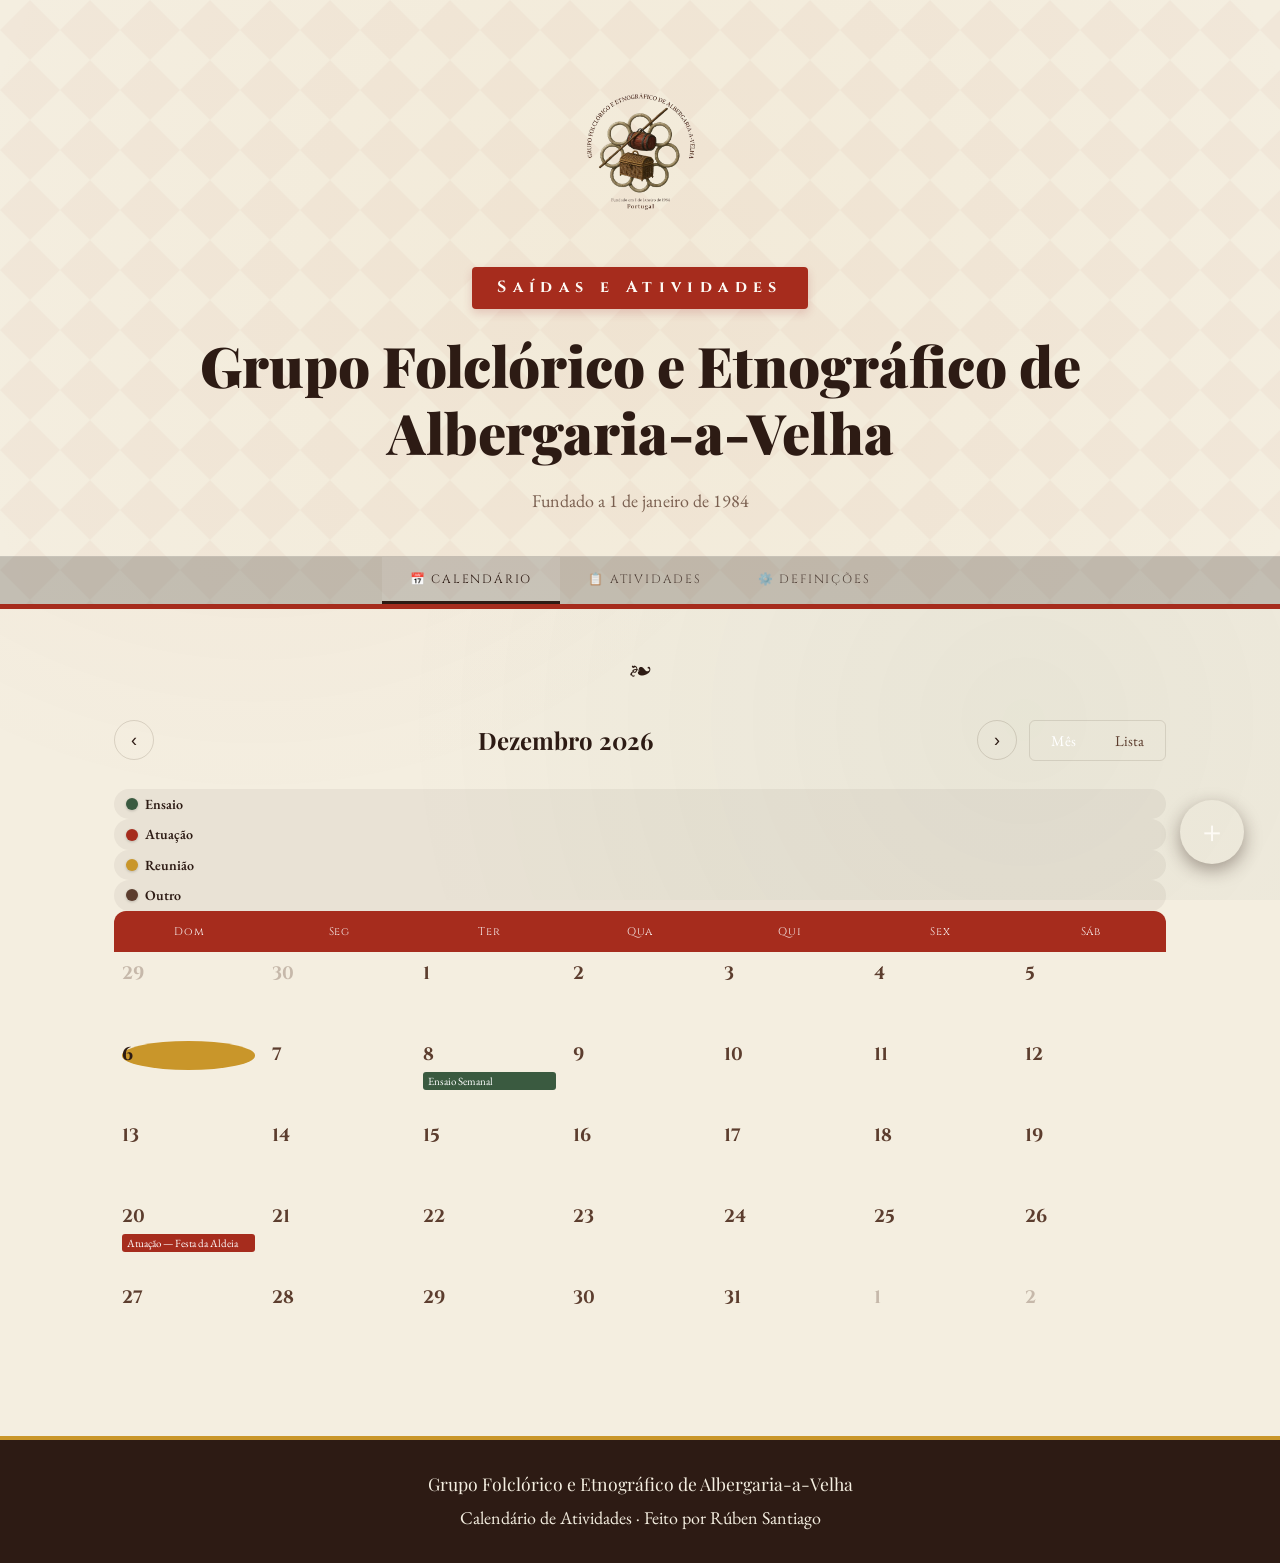
==== commit 7f8de144: "Update index.html" ====
--- a/Calendario_GFEAV/index.html
+++ b/Calendario_GFEAV/index.html
@@ -50,12 +50,20 @@
       </div>
     </div>
 
-    <div class="legend">
-      <div class="legend-item"><div class="legend-dot" style="background:var(--green)"></div> Ensaio</div>
-      <div class="legend-item"><div class="legend-dot" style="background:var(--terracotta)"></div> Atuação</div>
-      <div class="legend-item"><div class="legend-dot" style="background:var(--gold)"></div> Reunião</div>
-      <div class="legend-item"><div class="legend-dot" style="background:var(--brown-mid)"></div> Outro</div>
-    </div>
+<div class="legend">
+  <div class="legend-item">
+    <div class="legend-dot" style="background: var(--folk-green)"></div> Ensaio
+  </div>
+  <div class="legend-item">
+    <div class="legend-dot" style="background: var(--folk-red)"></div> Atuação
+  </div>
+  <div class="legend-item">
+    <div class="legend-dot" style="background: var(--folk-gold)"></div> Reunião
+  </div>
+  <div class="legend-item">
+    <div class="legend-dot" style="background: var(--brown-mid)"></div> Outro
+  </div>
+</div>
 
     <div id="calView">
       <div class="calendar-grid">
@@ -116,7 +124,53 @@
 <button class="fab" onclick="openModal()" title="Adicionar Atividade">＋</button>
 
 <div class="modal-overlay" id="modalOverlay" onclick="closeModalOnOverlay(event)">
+  <div class="modal">
+    <h2 id="modalTitleText" class="section-title">Nova Atividade</h2>
+    <input type="hidden" id="editingId">
+
+    <div class="form-group">
+      <label>Título da Atividade</label>
+      <input type="text" id="formTitle" placeholder="Ex: Ensaio Geral">
+    </div>
+
+    <div class="form-row">
+      <div class="form-group">
+        <label>Data</label>
+        <input type="date" id="formDate">
+      </div>
+      <div class="form-group">
+        <label>Hora</label>
+        <input type="time" id="formTime">
+      </div>
+    </div>
+
+    <div class="form-row">
+      <div class="form-group">
+        <label>Tipo</label>
+        <select id="formTipo">
+          <option value="ensaio">Ensaio</option>
+          <option value="atuacao">Atuação</option>
+          <option value="reuniao">Reunião</option>
+          <option value="outro">Outro</option>
+        </select>
+      </div>
+      <div class="form-group">
+        <label>Local</label>
+        <input type="text" id="formLocal" placeholder="Ex: Sede do Grupo">
+      </div>
+    </div>
+
+    <div class="form-group">
+      <label>Descrição / Observações</label>
+      <textarea id="formDesc" rows="3" placeholder="Informações adicionais..."></textarea>
+    </div>
+
+    <div style="display: flex; gap: 12px; margin-top: 24px;">
+      <button class="btn btn-secondary" style="flex: 1" onclick="closeModal()">Cancelar</button>
+      <button class="btn btn-primary" style="flex: 1" onclick="saveEvent()">Guardar</button>
+    </div>
   </div>
+</div>
 
 <footer>
   <div class="footer-brand" id="footerBrand">Grupo Folclórico e Etnográfico de Albergaria-a-Velha</div>
--- a/Calendario_GFEAV/style.css
+++ b/Calendario_GFEAV/style.css
@@ -425,40 +425,47 @@
     padding-top: 8px;
 }
 
-/* ── MODAL ── */
+/* ── JANELA MODAL (FORMULÁRIO) ── */
 .modal-overlay {
-    display: none;
     position: fixed;
     inset: 0;
-    background: rgba(61,43,26,0.55);
-    backdrop-filter: blur(4px);
-    z-index: 1000;
+    background: rgba(45, 27, 20, 0.75); /* Fundo escuro para destacar o modal */
+    display: none; /* Escondido por padrão */
     align-items: center;
     justify-content: center;
+    z-index: 2000;
+    backdrop-filter: blur(4px); /* Efeito de vidro foscado no fundo */
     padding: 20px;
 }
 
-.modal-overlay.open { display: flex; }
+/* Quando o JS adiciona a classe 'active', o modal aparece no centro */
+.modal-overlay.active {
+    display: flex;
+}
 
 .modal {
-    background: var(--white);
-    border-radius: 16px;
-    padding: 36px;
+    background: var(--white-soft);
     width: 100%;
-    max-width: 520px;
-    box-shadow: 0 20px 60px rgba(0,0,0,0.3);
-    border: 1px solid var(--cream-dark);
+    max-width: 500px;
+    border-radius: 12px;
+    padding: 30px;
+    box-shadow: 0 20px 40px rgba(0,0,0,0.3);
+    border-top: 6px solid var(--folk-red); /* Detalhe em vermelho folclórico */
+    animation: modalIn 0.3s ease-out;
     position: relative;
-    animation: modalIn 0.3s cubic-bezier(0.34, 1.56, 0.64, 1);
+    overflow-y: auto;
+    max-height: 90vh; /* Garante que cabe em ecrãs pequenos como o teu Redmi */
 }
 
 @keyframes modalIn {
-    from { opacity: 0; transform: scale(0.88) translateY(20px); }
-    to { opacity: 1; transform: scale(1) translateY(0); }
-}
-
-/* ── FORMULÁRIOS ── */
-.form-group { margin-bottom: 18px; }
+    from { transform: translateY(20px); opacity: 0; }
+    to { transform: translateY(0); opacity: 1; }
+}
+
+/* ── ESTILOS DOS CAMPOS DO FORMULÁRIO ── */
+.form-group { 
+    margin-bottom: 18px; 
+}
 
 label {
     display: block;
@@ -466,51 +473,86 @@
     font-size: 11px;
     letter-spacing: 0.12em;
     text-transform: uppercase;
-    color: var(--brown-mid);
+    color: var(--brown-deep); /* Texto mais escuro para ler melhor */
     margin-bottom: 7px;
+    font-weight: 700;
 }
 
 input, select, textarea {
     width: 100%;
-    padding: 11px 14px;
-    border: 1px solid var(--cream-dark);
+    padding: 12px 14px;
+    border: 1px solid var(--linen-dark); /* Borda em tom de linho */
     border-radius: 7px;
     font-family: 'EB Garamond', serif;
     font-size: 16px;
-    background: var(--cream);
+    background: var(--linen); /* Fundo bege clarinho */
     outline: none;
-}
-
+    color: var(--brown-deep);
+    transition: all 0.2s ease;
+}
+
+/* Foco nos campos - Cor de Ouro */
 input:focus, select:focus, textarea:focus {
-    border-color: var(--terracotta);
-    background: var(--white);
-}
-
-.form-row { display: grid; grid-template-columns: 1fr 1fr; gap: 14px; }
-
-/* ── BOTÕES ── */
+    border-color: var(--folk-gold);
+    background: var(--white-soft);
+    box-shadow: 0 0 0 3px rgba(201, 150, 42, 0.15);
+}
+
+.form-row { 
+    display: grid; 
+    grid-template-columns: 1fr 1fr; 
+    gap: 14px; 
+}
+
+/* Ajuste para dispositivos móveis (ecrãs estreitos) */
+@media (max-width: 480px) {
+    .form-row { 
+        grid-template-columns: 1fr; 
+    }
+    .modal {
+        padding: 20px;
+    }
+}
+
+/* ── ESTILO DOS BOTÕES NO MODAL ── */
 .btn {
+    padding: 12px 20px;
+    border-radius: 8px;
     font-family: 'Cinzel', serif;
-    font-size: 12px;
-    letter-spacing: 0.12em;
+    font-size: 14px;
+    font-weight: 700;
+    cursor: pointer;
+    border: none;
+    transition: all 0.2s ease;
     text-transform: uppercase;
-    padding: 13px 28px;
-    border: none;
-    border-radius: 7px;
-    cursor: pointer;
-    transition: all 0.2s;
-}
-
+    letter-spacing: 1px;
+    display: inline-flex;
+    align-items: center;
+    justify-content: center;
+}
+
+/* Botão Guardar (Agora com var(--folk-red)) */
 .btn-primary {
-    background: linear-gradient(135deg, var(--terracotta), var(--terracotta-dark));
+    background: var(--folk-red);
     color: white;
-    box-shadow: 0 4px 14px rgba(192,82,58,0.35);
-}
-
+    box-shadow: 0 4px 12px rgba(166, 44, 50, 0.2);
+}
+
+.btn-primary:hover {
+    background: #8e2518;
+    transform: translateY(-2px);
+}
+
+/* Botão Cancelar (Agora com var(--linen-dark)) */
 .btn-secondary {
-    background: var(--cream-dark);
-    color: var(--brown-mid);
-    border: 1px solid rgba(61,43,26,0.15);
+    background: var(--linen-dark);
+    color: var(--brown-deep);
+}
+
+/* Ajuste do contentor dos botões para ficarem lado a lado */
+.modal div[style*="display: flex"] {
+    gap: 12px;
+    margin-top: 25px;
 }
 
 /* ── AJUSTE DO BOTÃO FLUTUANTE (FAB) ── */
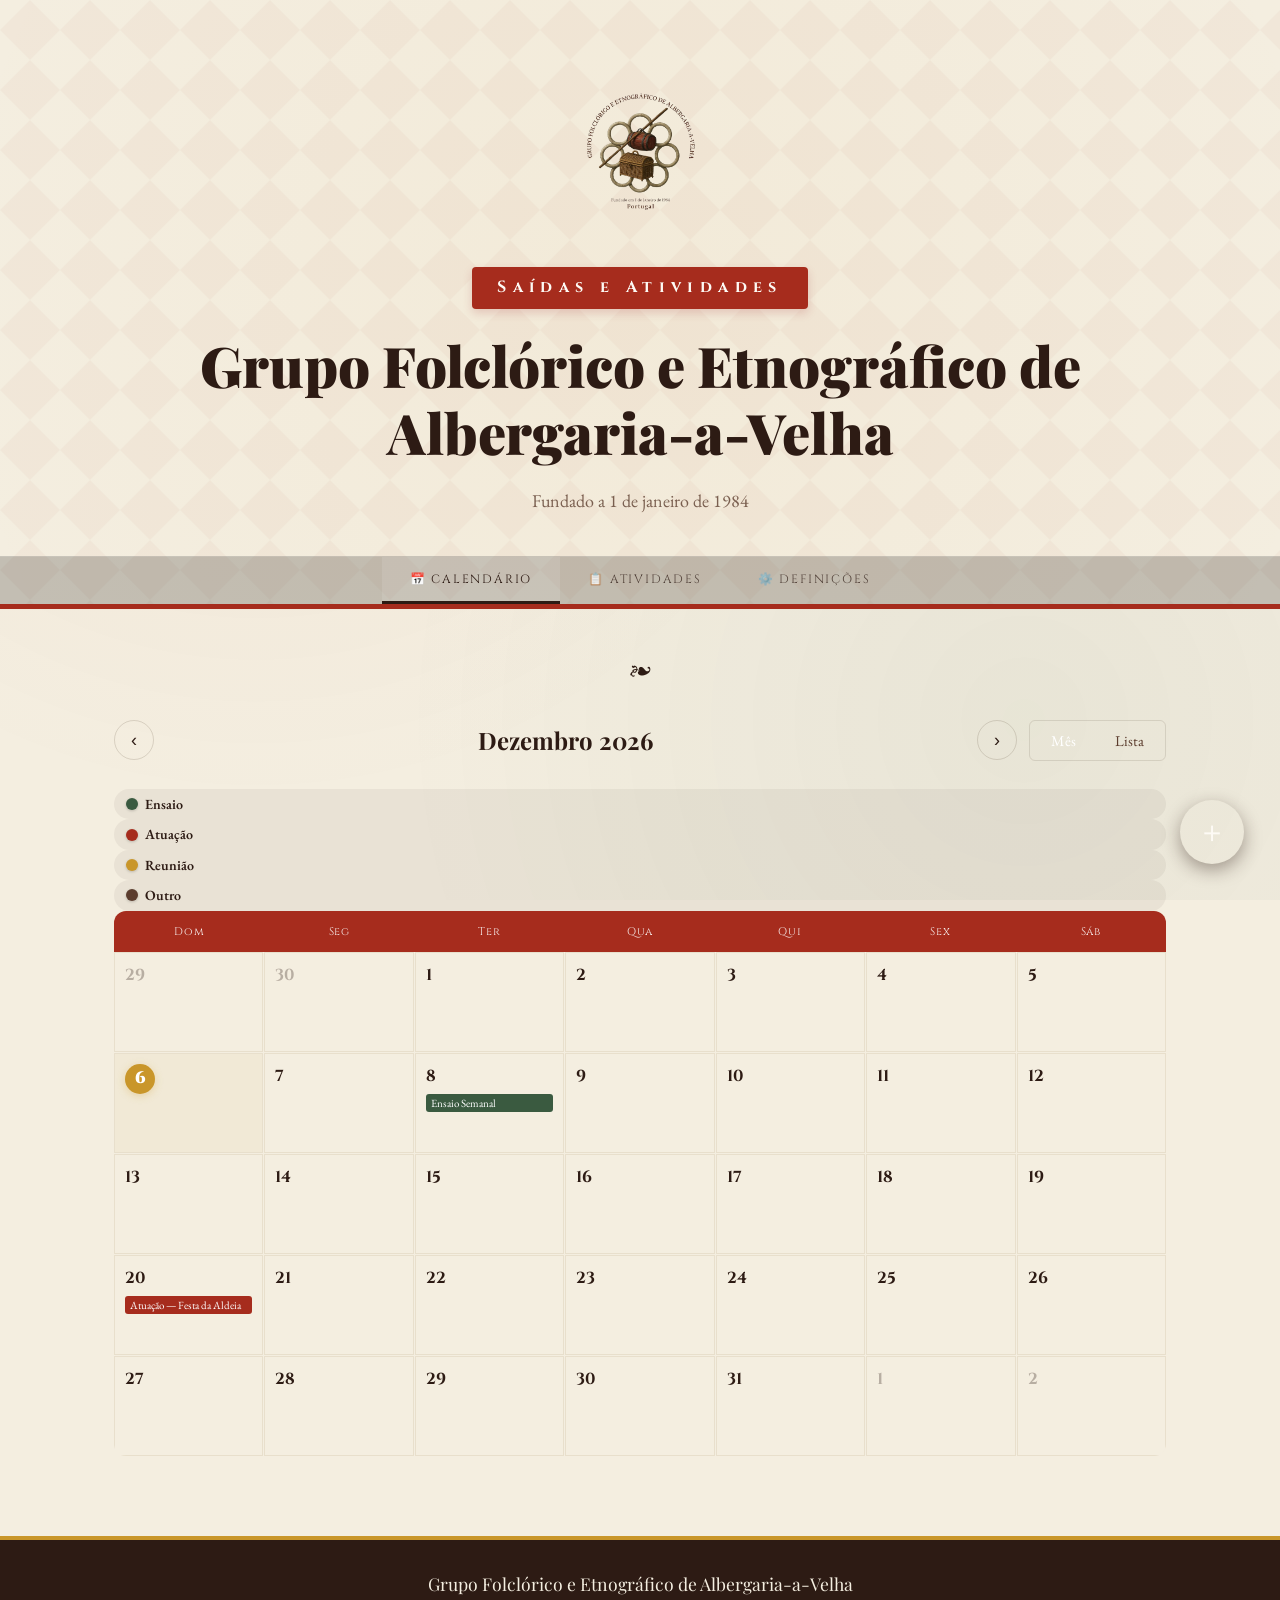
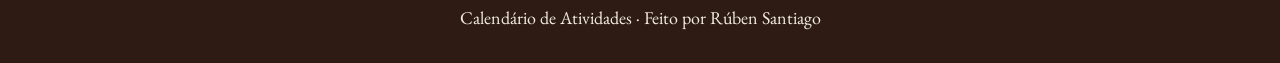
==== commit 34f2fe31: "Update index.html" ====
--- a/Calendario_GFEAV/index.html
+++ b/Calendario_GFEAV/index.html
@@ -82,43 +82,50 @@
   <section id="tab-atividades" class="tab-section">
     <div class="events-list" id="allEventsList"></div>
   </section>
+  
 <section id="tab-definicoes" class="tab-section">
-    <div class="ornament">
-      <div class="ornament-line"></div>
-      <div class="ornament-icon">⚙️</div>
-      <div class="ornament-line"></div>
+  <div class="ornament">
+    <div class="ornament-line"></div>
+    <div class="ornament-icon">📜</div>
+    <div class="ornament-line"></div>
+  </div>
+
+  <div class="about-container">
+    <div class="about-header">
+      <h2 id="aboutGroupName" class="section-title">Grupo Folclórico e Etnográfico de Albergaria-a-Velha</h2>
+      <p id="aboutGroupSub" class="about-subtitle">Fundado a 1 de janeiro de 1984</p>
     </div>
 
-    <div class="settings-container">
-      <div class="form-group">
-        <label>Nome do Grupo</label>
-        <input type="text" id="settingName">
+    <div class="about-content">
+      <div class="about-item">
+        <h3>História e Missão</h3>
+        <p id="aboutText">Bem-vindo ao nosso grupo de folclore! Somos uma associação cultural dedicada à preservação, estudo e divulgação das tradições, músicas e danças populares da nossa região.</p>
       </div>
-      <div class="form-group">
-        <label>Subtítulo / Fundação</label>
-        <input type="text" id="settingSubtitle">
-      </div>
-      <div class="form-group">
-        <label>Sobre o Grupo</label>
-        <textarea id="settingAbout" rows="3"></textarea>
-      </div>
-      <div class="form-group">
-        <label>Sede / Local</label>
-        <input type="text" id="settingLocal">
-      </div>
-      <div class="form-row">
-        <div class="form-group">
-          <label>Contacto</label>
-          <input type="text" id="settingContact">
+
+      <div class="about-grid">
+        <div class="about-item">
+          <h3>Sede / Local</h3>
+          <p id="aboutLocal">Largo à Rua Serpa Pinto, Albergaria-a-Velha</p>
         </div>
-        <div class="form-group">
-          <label>Email</label>
-          <input type="email" id="settingEmail">
+        <div class="about-item">
+          <h3>Email</h3>
+          <p id="aboutEmail">grupofeav@gmail.com</p>
         </div>
       </div>
-      <button class="btn btn-primary" onclick="saveSettings()">Guardar Definições</button>
+
+      <div class="about-grid">
+        <div class="about-item">
+          <h3>Contacto Presidente Sérgio Coelho</h3>
+          <p id="aboutContactPres">919640648</p>
+        </div>
+        <div class="about-item">
+          <h3>Contacto Ensaiador Vítor Coelho</h3>
+          <p id="aboutContactEns">919705159</p>
+        </div>
+      </div>
     </div>
-  </section>
+  </div>
+</section>
 </main>
 
 <button class="fab" onclick="openModal()" title="Adicionar Atividade">＋</button>
--- a/Calendario_GFEAV/style.css
+++ b/Calendario_GFEAV/style.css
@@ -296,28 +296,60 @@
     background: var(--cream-dark);
 }
 
+/* ── CÉLULAS DO CALENDÁRIO ── */
 .cal-cell {
     background: var(--white);
-    min-height: 80px;
-    padding: 8px;
+    min-height: 100px; /* Aumentado para dar mais "ar" aos eventos */
+    padding: 10px;
     cursor: pointer;
-    transition: background 0.15s;
+    transition: all 0.2s ease;
     position: relative;
-}
-
-.cal-cell:hover { background: #fdf0e8; }
-.cal-cell.other-month .cal-date { opacity: 0.3; }
+    border: 0.5px solid var(--linen-dark);
+}
+
+.cal-cell:hover { 
+    background: var(--white-soft); 
+    transform: scale(1.01);
+    z-index: 2;
+}
+
+/* Dias que não pertencem ao mês atual */
+.cal-cell.other-month {
+    background: rgba(244, 238, 224, 0.4); /* Fundo linho muito claro */
+}
+
+.cal-cell.other-month .cal-date { 
+    opacity: 0.3; 
+}
+
+/* ── MARCAÇÃO NATURAL DO DIA ATUAL (HOJE) ── */
+.cal-cell.today {
+    background-color: rgba(201, 150, 42, 0.05); /* Brilho de ouro muito subtil no fundo */
+}
 
 .cal-cell.today .cal-date {
-    background: var(--folk-gold); /* Destaque do dia atual em "ouro" */
-    color: var(--brown-deep);
+    background: var(--folk-gold); /* Cor de ouro das arrecadas */
+    color: white !important;
+    width: 30px;
+    height: 30px;
+    display: flex;
+    align-items: center;
+    justify-content: center;
     border-radius: 50%;
-}
-
+    font-weight: 900;
+    margin-bottom: 5px;
+    /* Sombra suave para parecer uma marca natural no papel/linho */
+    box-shadow: 0 2px 8px rgba(201, 150, 42, 0.3); 
+}
+
+/* ── NÚMERO DO DIA ── */
 .cal-date {
     font-family: 'Cinzel', serif;
     font-weight: 700;
-    color: var(--brown-mid);
+    font-size: 16px;
+    color: var(--brown-deep);
+    margin-bottom: 4px;
+    transition: all 0.2s;
 }
 
 /* ── EVENTOS (DOTS E CARDS) ── */
@@ -654,3 +686,65 @@
 .tab-section.active { display: block; animation: fadeIn 0.3s ease; }
 
 @keyframes fadeIn { from { opacity: 0; } to { opacity: 1; } }
+
+/* ── ESTILOS DA ABA SOBRE (ESTÁTICO) ── */
+.about-container {
+    max-width: 800px;
+    margin: 0 auto;
+    padding: 30px;
+    background: var(--white-soft);
+    border-radius: 12px;
+    border: 1px solid var(--linen-dark);
+    box-shadow: 0 4px 15px rgba(0,0,0,0.05);
+}
+
+.about-header {
+    text-align: center;
+    margin-bottom: 35px;
+    border-bottom: 2px solid var(--linen-dark);
+    padding-bottom: 20px;
+}
+
+.about-subtitle {
+    font-style: italic;
+    color: var(--brown-mid);
+    margin-top: 8px;
+    font-size: 1.1rem;
+}
+
+.about-item {
+    margin-bottom: 30px;
+}
+
+.about-item h3 {
+    font-family: 'Cinzel', serif;
+    font-size: 14px;
+    color: var(--folk-red);
+    text-transform: uppercase;
+    margin-bottom: 10px;
+    display: block;
+    letter-spacing: 1px;
+}
+
+.about-item p {
+    font-size: 18px;
+    line-height: 1.6;
+    color: var(--brown-deep);
+}
+
+.about-grid {
+    display: grid;
+    grid-template-columns: 1fr 1fr;
+    gap: 30px;
+}
+
+/* Ajuste para telemóveis */
+@media (max-width: 600px) {
+    .about-grid {
+        grid-template-columns: 1fr;
+        gap: 20px;
+    }
+    .about-container {
+        padding: 20px;
+    }
+}
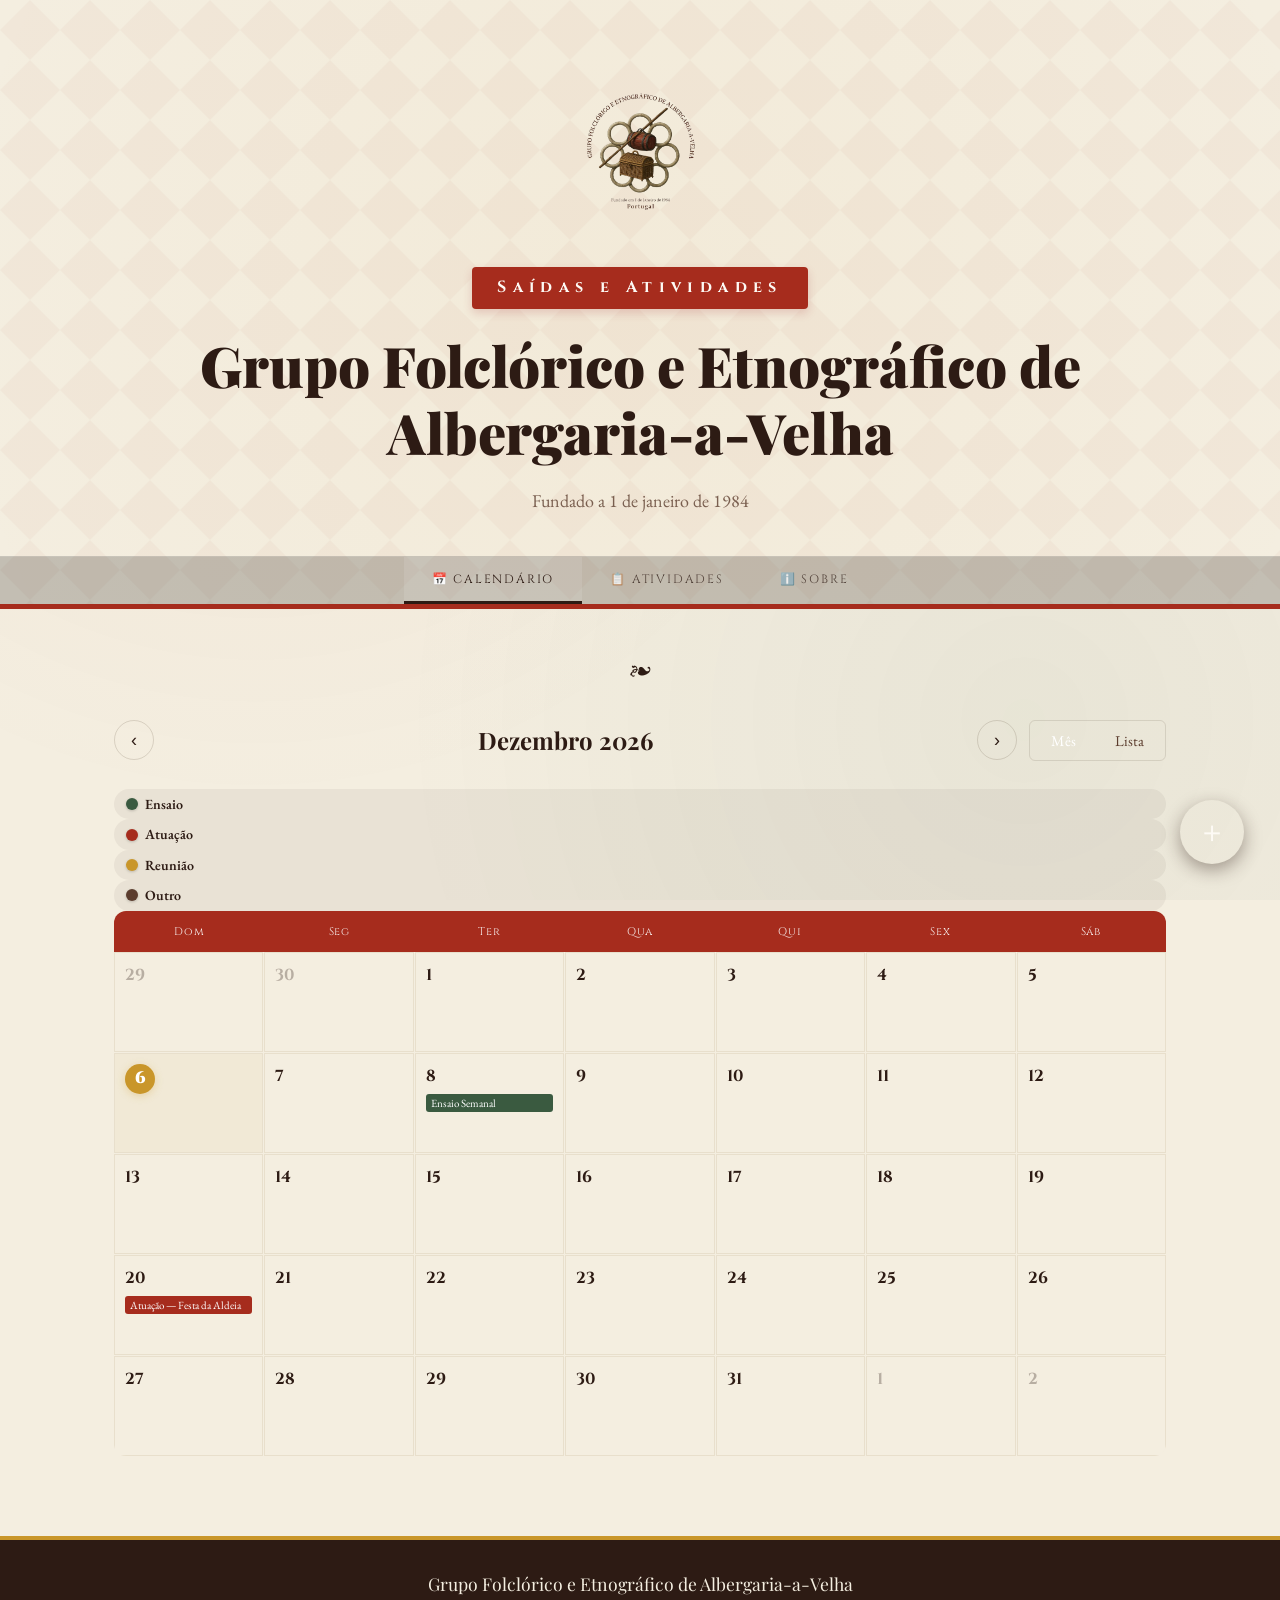
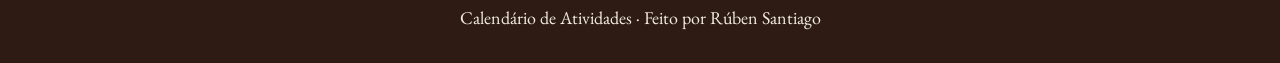
==== commit c262e647: "Update navigation buttons in index.html" ====
--- a/Calendario_GFEAV/index.html
+++ b/Calendario_GFEAV/index.html
@@ -23,11 +23,11 @@
     <p class="header-sub" id="groupSub">Fundado a 1 de janeiro de 1984</p>
   </div>
 
-  <nav>
-    <button class="active" onclick="showTab('calendario')">📅 Calendário</button>
-    <button onclick="showTab('atividades')">📋 Atividades</button>
-    <button onclick="showTab('definicoes')">⚙️ Definições</button>
-  </nav>
+<nav>
+  <button class="active" onclick="showTab('calendario')">📅 Calendário</button>
+  <button onclick="showTab('atividades')">📋 Atividades</button>
+  <button onclick="showTab('definicoes')">ℹ️ Sobre</button>
+</nav>
 </header>
 
 <main>
